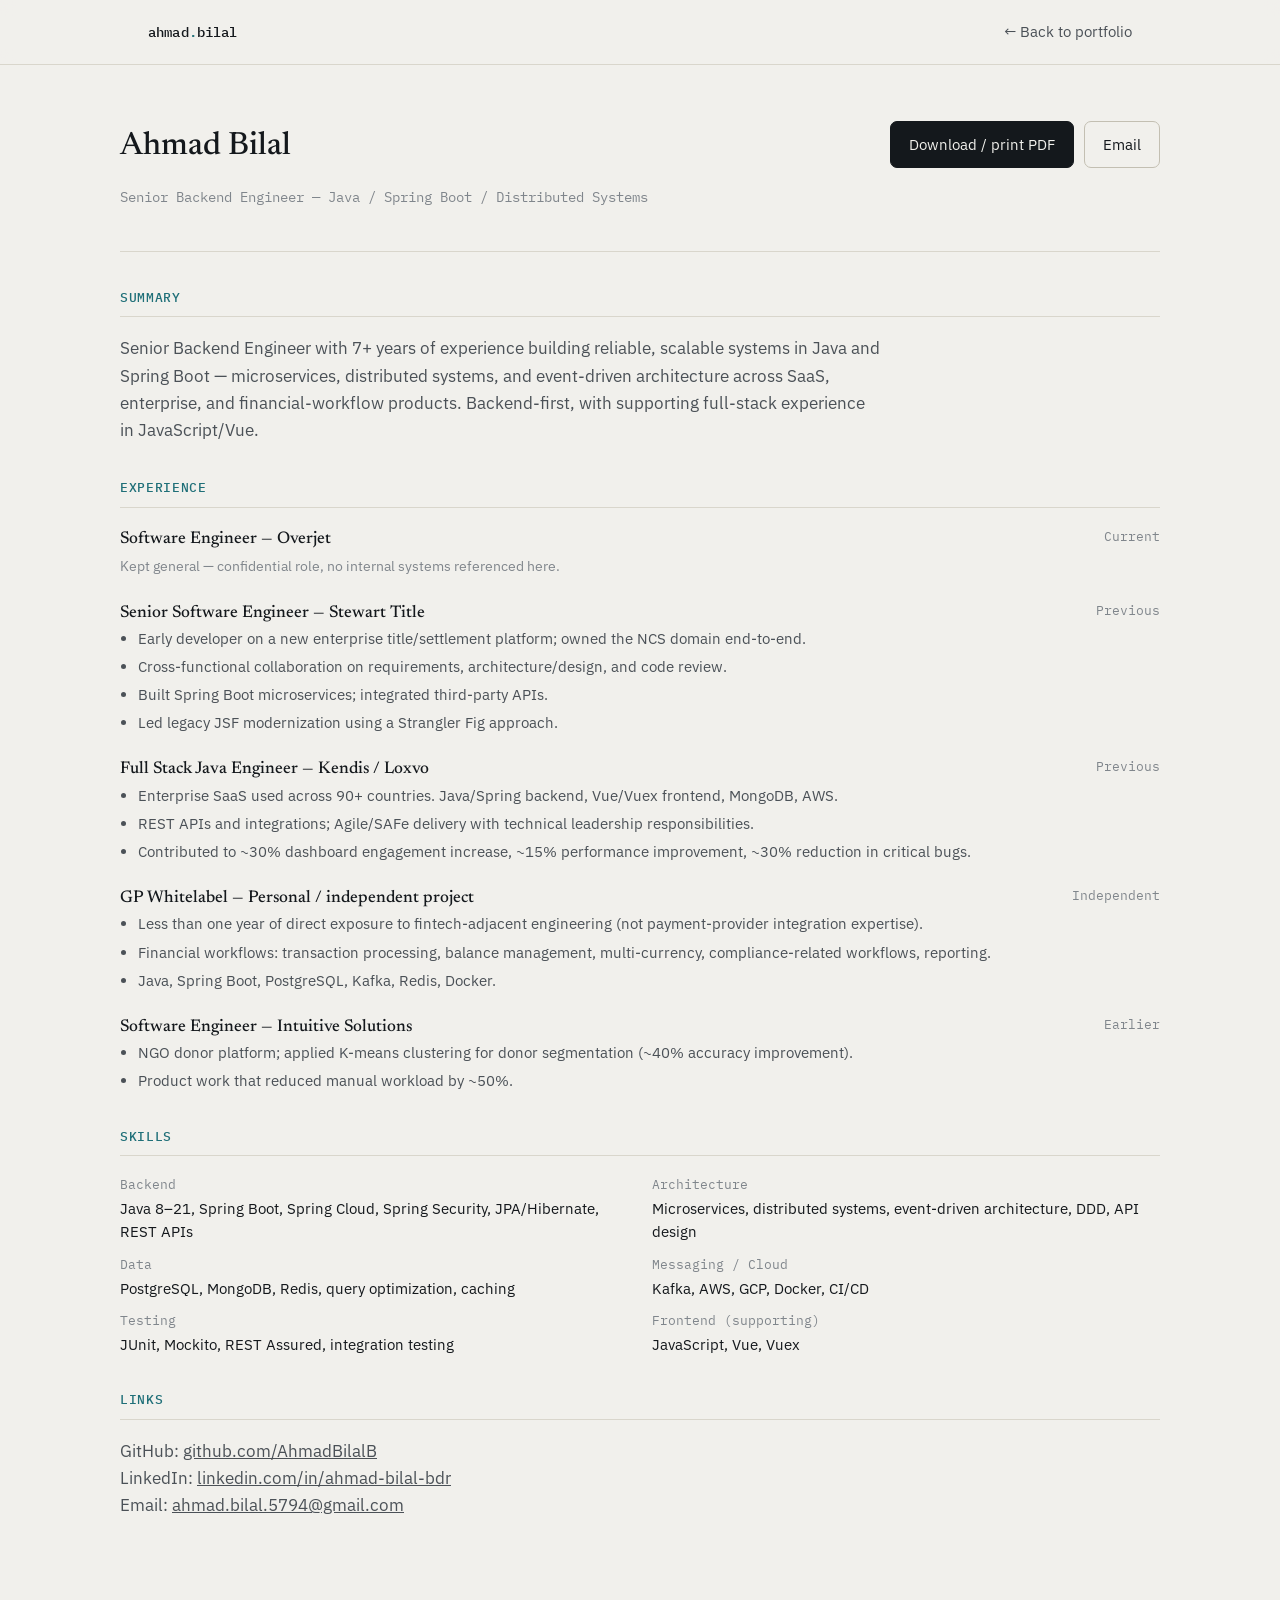
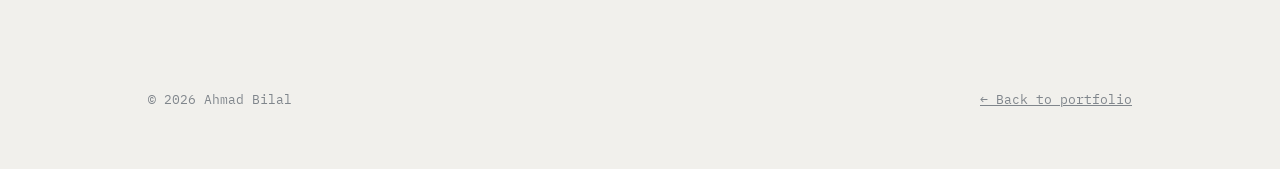
==== resume.html @ 17f0e44f "portfolio first commit" ====
<!DOCTYPE html>
<html lang="en">
<head>
<meta charset="UTF-8">
<meta name="viewport" content="width=device-width, initial-scale=1">
<title>Ahmad Bilal — Resume</title>
<meta name="description" content="Resume — Ahmad Bilal, Senior Backend Engineer specializing in Java, Spring Boot, and distributed systems.">
<link rel="preconnect" href="https://fonts.googleapis.com">
<link rel="preconnect" href="https://fonts.gstatic.com" crossorigin>
<link href="https://fonts.googleapis.com/css2?family=Newsreader:opsz,wght@6..72,400;6..72,500;6..72,600&family=IBM+Plex+Sans:wght@400;500;600&family=IBM+Plex+Mono:wght@400;500&display=swap" rel="stylesheet">
<link rel="stylesheet" href="styles.css">
<style>
  .resume-page { padding: 56px 0 100px; }
  .resume-head {
    display: flex;
    justify-content: space-between;
    align-items: flex-start;
    flex-wrap: wrap;
    gap: 20px;
    border-bottom: 1px solid var(--line);
    padding-bottom: 28px;
    margin-bottom: 36px;
  }
  .resume-head h1 { font-size: 32px; margin: 0 0 6px; }
  .resume-head .role { color: var(--ink-faint); font-family: var(--mono); font-size: 14px; }
  .resume-actions { display: flex; gap: 10px; }
  .r-section { margin-bottom: 34px; }
  .r-section h2 {
    font-family: var(--mono);
    font-size: 13px;
    text-transform: uppercase;
    letter-spacing: 0.05em;
    color: var(--accent);
    border-bottom: 1px solid var(--line);
    padding-bottom: 8px;
    margin: 0 0 18px;
  }
  .r-role { margin-bottom: 22px; }
  .r-role-head { display: flex; justify-content: space-between; gap: 12px; flex-wrap: wrap; }
  .r-role h3 { font-size: 17px; margin: 0; }
  .r-role .org { color: var(--ink-faint); font-size: 14px; margin: 2px 0 8px; }
  .r-role .when { font-family: var(--mono); font-size: 12.5px; color: var(--ink-faint); white-space: nowrap; }
  .r-role ul { margin: 0; padding-left: 18px; font-size: 14.5px; color: var(--ink-soft); }
  .r-role li + li { margin-top: 5px; }
  .r-skills { display: grid; grid-template-columns: repeat(2, 1fr); gap: 10px 24px; font-size: 14.5px; }
  .r-skills div span.k { color: var(--ink-faint); font-family: var(--mono); font-size: 12.5px; display: block; margin-bottom: 3px; }
  @media (max-width: 600px) { .r-skills { grid-template-columns: 1fr; } }

  @media print {
    .site-nav, .resume-actions, footer { display: none !important; }
    body { background: #fff; }
    a { color: inherit; text-decoration: none; }
  }
</style>
</head>
<body>

<nav class="site-nav" aria-label="Primary">
  <div class="wrap">
    <a class="nav-mark" href="index.html">ahmad<span>.</span>bilal</a>
    <ul class="nav-links" style="display:flex;position:static;height:auto;padding:0;border:none;">
      <li><a href="index.html">← Back to portfolio</a></li>
    </ul>
  </div>
</nav>

<div class="wrap resume-page">
  <div class="resume-head">
    <div>
      <h1>Ahmad Bilal</h1>
      <p class="role">Senior Backend Engineer — Java / Spring Boot / Distributed Systems</p>
    </div>
    <div class="resume-actions">
      <a class="btn btn-primary" href="javascript:window.print()">Download / print PDF</a>
      <a class="btn" href="mailto:ahmad.bilal.5794@gmail.com">Email</a>
    </div>
  </div>

  <div class="r-section">
    <h2>Summary</h2>
    <p class="prose">Senior Backend Engineer with 7+ years of experience building reliable, scalable systems in Java and Spring Boot — microservices, distributed systems, and event-driven architecture across SaaS, enterprise, and financial-workflow products. Backend-first, with supporting full-stack experience in JavaScript/Vue.</p>
  </div>

  <div class="r-section">
    <h2>Experience</h2>

    <div class="r-role">
      <div class="r-role-head">
        <h3>Software Engineer — Overjet</h3>
        <span class="when">Current</span>
      </div>
      <p class="org">Kept general — confidential role, no internal systems referenced here.</p>
    </div>

    <div class="r-role">
      <div class="r-role-head">
        <h3>Senior Software Engineer — Stewart Title</h3>
        <span class="when">Previous</span>
      </div>
      <ul>
        <li>Early developer on a new enterprise title/settlement platform; owned the NCS domain end-to-end.</li>
        <li>Cross-functional collaboration on requirements, architecture/design, and code review.</li>
        <li>Built Spring Boot microservices; integrated third-party APIs.</li>
        <li>Led legacy JSF modernization using a Strangler Fig approach.</li>
      </ul>
    </div>

    <div class="r-role">
      <div class="r-role-head">
        <h3>Full Stack Java Engineer — Kendis / Loxvo</h3>
        <span class="when">Previous</span>
      </div>
      <ul>
        <li>Enterprise SaaS used across 90+ countries. Java/Spring backend, Vue/Vuex frontend, MongoDB, AWS.</li>
        <li>REST APIs and integrations; Agile/SAFe delivery with technical leadership responsibilities.</li>
        <li>Contributed to ~30% dashboard engagement increase, ~15% performance improvement, ~30% reduction in critical bugs.</li>
      </ul>
    </div>

    <div class="r-role">
      <div class="r-role-head">
        <h3>GP Whitelabel — Personal / independent project</h3>
        <span class="when">Independent</span>
      </div>
      <ul>
        <li>Less than one year of direct exposure to fintech-adjacent engineering (not payment-provider integration expertise).</li>
        <li>Financial workflows: transaction processing, balance management, multi-currency, compliance-related workflows, reporting.</li>
        <li>Java, Spring Boot, PostgreSQL, Kafka, Redis, Docker.</li>
      </ul>
    </div>

    <div class="r-role">
      <div class="r-role-head">
        <h3>Software Engineer — Intuitive Solutions</h3>
        <span class="when">Earlier</span>
      </div>
      <ul>
        <li>NGO donor platform; applied K-means clustering for donor segmentation (~40% accuracy improvement).</li>
        <li>Product work that reduced manual workload by ~50%.</li>
      </ul>
    </div>
  </div>

  <div class="r-section">
    <h2>Skills</h2>
    <div class="r-skills">
      <div><span class="k">Backend</span>Java 8–21, Spring Boot, Spring Cloud, Spring Security, JPA/Hibernate, REST APIs</div>
      <div><span class="k">Architecture</span>Microservices, distributed systems, event-driven architecture, DDD, API design</div>
      <div><span class="k">Data</span>PostgreSQL, MongoDB, Redis, query optimization, caching</div>
      <div><span class="k">Messaging / Cloud</span>Kafka, AWS, GCP, Docker, CI/CD</div>
      <div><span class="k">Testing</span>JUnit, Mockito, REST Assured, integration testing</div>
      <div><span class="k">Frontend (supporting)</span>JavaScript, Vue, Vuex</div>
    </div>
  </div>

  <div class="r-section">
    <h2>Links</h2>
    <p class="prose">
      GitHub: <a href="https://github.com/AhmadBilalB" target="_blank" rel="noopener">github.com/AhmadBilalB</a><br>
      LinkedIn: <a href="https://www.linkedin.com/in/ahmad-bilal-bdr/" target="_blank" rel="noopener">linkedin.com/in/ahmad-bilal-bdr</a><br>
      Email: <a href="mailto:ahmad.bilal.5794@gmail.com">ahmad.bilal.5794@gmail.com</a>
    </p>
  </div>
</div>

<footer>
  <div class="wrap" style="display:flex;justify-content:space-between;width:100%;flex-wrap:wrap;gap:10px;">
    <span>© 2026 Ahmad Bilal</span>
    <a href="index.html">← Back to portfolio</a>
  </div>
</footer>

</body>
</html>
---- styles.css ----
/* ==========================================================================
   Ahmad Bilal — Engineering Portfolio
   Tokens
   ========================================================================== */
:root {
  --bg: #f1f0ec;
  --surface: #ffffff;
  --ink: #14181c;
  --ink-soft: #4b5157;
  --ink-faint: #80868c;
  --accent: #1f6f78;
  --accent-deep: #123f45;
  --line: #d9d6cc;
  --line-strong: #c3bfb2;

  --serif: "Newsreader", "Iowan Old Style", Georgia, serif;
  --sans: "IBM Plex Sans", -apple-system, BlinkMacSystemFont, "Segoe UI", sans-serif;
  --mono: "IBM Plex Mono", "SFMono-Regular", Consolas, monospace;

  --content-w: 760px;
  --wide-w: 1040px;
}

@media (prefers-color-scheme: dark) {
  :root:not([data-theme="light"]) {
    --bg: #14181c;
    --surface: #1b2025;
    --ink: #f1f0ec;
    --ink-soft: #c7c3ba;
    --ink-faint: #8a8f94;
    --accent: #5fb8bf;
    --accent-deep: #9fd8dc;
    --line: #2c3238;
    --line-strong: #3a4147;
  }
}
:root[data-theme="dark"] {
  --bg: #14181c;
  --surface: #1b2025;
  --ink: #f1f0ec;
  --ink-soft: #c7c3ba;
  --ink-faint: #8a8f94;
  --accent: #5fb8bf;
  --accent-deep: #9fd8dc;
  --line: #2c3238;
  --line-strong: #3a4147;
}

* { box-sizing: border-box; }
html {
  scroll-behavior: smooth;
  scroll-padding-top: 84px;
}
@media (prefers-reduced-motion: reduce) {
  html { scroll-behavior: auto; }
  * { animation-duration: 0.001ms !important; transition-duration: 0.001ms !important; }
}

body {
  margin: 0;
  background: var(--bg);
  color: var(--ink);
  font-family: var(--sans);
  font-size: 17px;
  line-height: 1.6;
  -webkit-font-smoothing: antialiased;
}

a { color: inherit; }
:focus-visible {
  outline: 2px solid var(--accent);
  outline-offset: 3px;
}

.wrap {
  max-width: var(--wide-w);
  margin: 0 auto;
  padding: 0 28px;
}
.prose {
  max-width: var(--content-w);
}

/* ---------- Nav ---------- */
.site-nav {
  position: sticky;
  top: 0;
  z-index: 50;
  background: color-mix(in srgb, var(--bg) 88%, transparent);
  backdrop-filter: blur(8px);
  border-bottom: 1px solid var(--line);
}
.site-nav .wrap {
  display: flex;
  align-items: center;
  justify-content: space-between;
  height: 64px;
}
.nav-mark {
  font-family: var(--mono);
  font-size: 14px;
  letter-spacing: 0.01em;
  text-decoration: none;
  color: var(--ink);
  font-weight: 500;
}
.nav-mark span { color: var(--accent); }

.nav-links {
  display: flex;
  gap: 26px;
  list-style: none;
  margin: 0;
  padding: 0;
}
.nav-links a {
  text-decoration: none;
  font-size: 14.5px;
  color: var(--ink-soft);
  border-bottom: 1px solid transparent;
  padding-bottom: 3px;
  transition: color .15s ease, border-color .15s ease;
}
.nav-links a:hover,
.nav-links a.is-active {
  color: var(--ink);
  border-color: var(--accent);
}
.nav-toggle {
  display: none;
  background: none;
  border: 1px solid var(--line-strong);
  border-radius: 6px;
  width: 40px;
  height: 36px;
  color: var(--ink);
  font-family: var(--mono);
  cursor: pointer;
}

@media (max-width: 820px) {
  .nav-links {
    position: fixed;
    inset: 64px 0 0 0;
    background: var(--bg);
    flex-direction: column;
    padding: 24px 28px;
    gap: 0;
    display: none;
    border-top: 1px solid var(--line);
    height: calc(100vh - 64px);
    overflow-y: auto;
  }
  .nav-links.is-open { display: flex; }
  .nav-links a {
    padding: 14px 0;
    border-bottom: 1px solid var(--line);
    width: 100%;
  }
  .nav-toggle { display: block; }
}

/* ---------- Section scaffolding ---------- */
section {
  padding: 96px 0;
  border-bottom: 1px solid var(--line);
}
section:last-of-type { border-bottom: none; }

.section-head {
  display: flex;
  align-items: baseline;
  gap: 14px;
  margin-bottom: 40px;
}
.section-index {
  font-family: var(--mono);
  font-size: 13px;
  color: var(--accent);
}
.section-title {
  font-family: var(--serif);
  font-size: 30px;
  font-weight: 500;
  margin: 0;
  letter-spacing: -0.01em;
}
.section-kicker {
  font-family: var(--sans);
  color: var(--ink-faint);
  font-size: 15.5px;
  max-width: var(--content-w);
  margin: -24px 0 40px;
}

h1, h2, h3 { font-family: var(--serif); font-weight: 500; }
p { color: var(--ink-soft); }
.prose p + p { margin-top: 1em; }

/* ---------- Hero ---------- */
.hero {
  padding-top: 76px;
  border-bottom: 1px solid var(--line);
}
.hero .wrap {
  display: grid;
  grid-template-columns: 1.1fr 0.9fr;
  gap: 48px;
  align-items: center;
}
.eyebrow {
  font-family: var(--mono);
  font-size: 13.5px;
  color: var(--accent);
  margin: 0 0 18px;
}
.hero h1 {
  font-size: clamp(34px, 4.2vw, 52px);
  line-height: 1.12;
  margin: 0 0 22px;
  max-width: 15ch;
}
.hero-sub {
  font-size: 18px;
  max-width: 46ch;
  margin: 0 0 34px;
}
.hero-ctas {
  display: flex;
  flex-wrap: wrap;
  gap: 12px;
  margin-bottom: 28px;
}
.btn {
  font-family: var(--sans);
  font-size: 14.5px;
  text-decoration: none;
  padding: 11px 18px;
  border-radius: 7px;
  border: 1px solid var(--line-strong);
  color: var(--ink);
  transition: border-color .15s ease, background .15s ease;
}
.btn:hover { border-color: var(--accent); }
.btn-primary {
  background: var(--ink);
  color: var(--bg);
  border-color: var(--ink);
}
.btn-primary:hover { background: var(--accent-deep); border-color: var(--accent-deep); }

.hero-links {
  display: flex;
  gap: 18px;
  font-family: var(--mono);
  font-size: 13.5px;
}
.hero-links a { color: var(--ink-soft); text-decoration: none; }
.hero-links a:hover { color: var(--accent); }

.hero-diagram { width: 100%; height: auto; }
@media (max-width: 820px) {
  .hero .wrap { grid-template-columns: 1fr; }
  .hero-diagram { display: none; }
}

/* ---------- About ---------- */
.about-meta {
  margin-top: 40px;
  display: grid;
  grid-template-columns: repeat(3, 1fr);
  gap: 24px;
  border-top: 1px solid var(--line);
  padding-top: 28px;
}
.about-meta dt {
  font-family: var(--mono);
  font-size: 12.5px;
  color: var(--ink-faint);
  margin-bottom: 6px;
}
.about-meta dd { margin: 0; font-size: 15px; }
@media (max-width: 600px) {
  .about-meta { grid-template-columns: 1fr; }
}

/* ---------- Career timeline ---------- */
.timeline { list-style: none; margin: 0; padding: 0; }
.tl-item {
  display: grid;
  grid-template-columns: 160px 1fr;
  gap: 28px;
  padding: 32px 0;
  border-top: 1px solid var(--line);
}
.tl-item:first-child { border-top: none; }
.tl-when {
  font-family: var(--mono);
  font-size: 13px;
  color: var(--ink-faint);
  padding-top: 4px;
}
.tl-when .tag {
  display: inline-block;
  margin-top: 8px;
  font-size: 11.5px;
  color: var(--accent);
  border: 1px solid var(--accent);
  border-radius: 20px;
  padding: 2px 9px;
}
.tl-role { font-size: 20px; margin: 0 0 2px; }
.tl-org { color: var(--ink-faint); font-size: 14.5px; margin: 0 0 14px; }
.tl-item ul { margin: 0; padding-left: 20px; color: var(--ink-soft); font-size: 15px; }
.tl-item li + li { margin-top: 6px; }
.tl-note {
  margin-top: 14px;
  font-size: 13.5px;
  color: var(--ink-faint);
  font-style: italic;
}
@media (max-width: 620px) {
  .tl-item { grid-template-columns: 1fr; gap: 10px; }
}

/* ---------- Case studies ---------- */
.case-list { display: flex; flex-direction: column; gap: 0; }
.case {
  padding: 36px 0;
  border-top: 1px solid var(--line);
  display: grid;
  grid-template-columns: 220px 1fr;
  gap: 32px;
}
.case:first-child { border-top: none; }
.case-tag {
  font-family: var(--mono);
  font-size: 12.5px;
  color: var(--accent);
  text-transform: uppercase;
  letter-spacing: 0.04em;
}
.case h3 { font-size: 21px; margin: 8px 0 12px; }
.case p { font-size: 15.5px; max-width: 62ch; }
.case-stack {
  margin-top: 14px;
  display: flex;
  flex-wrap: wrap;
  gap: 8px;
}
.chip {
  font-family: var(--mono);
  font-size: 12px;
  color: var(--ink-soft);
  border: 1px solid var(--line-strong);
  border-radius: 20px;
  padding: 3px 10px;
}
@media (max-width: 700px) {
  .case { grid-template-columns: 1fr; }
}

/* ---------- Projects ---------- */
.proj-grid {
  display: grid;
  grid-template-columns: repeat(2, 1fr);
  gap: 1px;
  background: var(--line);
  border: 1px solid var(--line);
}
.proj {
  background: var(--surface);
  padding: 28px;
}
.proj h3 { font-size: 18px; margin: 0 0 4px; }
.proj a.repo-link {
  font-family: var(--mono);
  font-size: 12.5px;
  color: var(--accent);
  text-decoration: none;
}
.proj p { font-size: 14.5px; margin: 10px 0 12px; }
.proj .case-stack { margin-top: 10px; }
@media (max-width: 700px) {
  .proj-grid { grid-template-columns: 1fr; }
}

/* ---------- Skills ---------- */
.skill-grid {
  display: grid;
  grid-template-columns: repeat(3, 1fr);
  gap: 32px 28px;
}
.skill-group h3 {
  font-family: var(--mono);
  font-weight: 500;
  font-size: 13px;
  color: var(--ink-faint);
  text-transform: uppercase;
  letter-spacing: 0.05em;
  margin: 0 0 12px;
}
.skill-group ul { list-style: none; margin: 0; padding: 0; font-size: 15px; }
.skill-group li {
  padding: 7px 0;
  border-top: 1px solid var(--line);
}
.skill-group li:first-child { border-top: none; }
@media (max-width: 700px) {
  .skill-grid { grid-template-columns: 1fr 1fr; }
}
@media (max-width: 480px) {
  .skill-grid { grid-template-columns: 1fr; }
}

/* ---------- Philosophy ---------- */
.principles {
  display: grid;
  grid-template-columns: 1fr 1fr;
  gap: 1px;
  background: var(--line);
  border: 1px solid var(--line);
}
.principle { background: var(--surface); padding: 30px; }
.principle h3 { font-size: 17.5px; margin: 0 0 10px; }
.principle p { font-size: 14.5px; margin: 0; }
@media (max-width: 700px) {
  .principles { grid-template-columns: 1fr; }
}

/* ---------- Writing ---------- */
.notes-list { list-style: none; margin: 0; padding: 0; }
.note-item {
  display: flex;
  justify-content: space-between;
  gap: 20px;
  padding: 18px 0;
  border-top: 1px solid var(--line);
  font-size: 15px;
}
.note-item:first-child { border-top: none; }
.note-status {
  font-family: var(--mono);
  font-size: 12px;
  color: var(--ink-faint);
  white-space: nowrap;
}

/* ---------- Resume CTA block ---------- */
.resume-cta {
  display: flex;
  align-items: center;
  justify-content: space-between;
  flex-wrap: wrap;
  gap: 20px;
  background: var(--surface);
  border: 1px solid var(--line);
  border-radius: 10px;
  padding: 28px 32px;
}
.resume-cta p { margin: 0; max-width: 48ch; }

/* ---------- Contact ---------- */
.contact-grid {
  display: grid;
  grid-template-columns: 1.1fr 0.9fr;
  gap: 48px;
}
.contact-list { list-style: none; margin: 24px 0 0; padding: 0; }
.contact-list li {
  display: flex;
  justify-content: space-between;
  padding: 14px 0;
  border-top: 1px solid var(--line);
  font-size: 15px;
}
.contact-list li:first-child { border-top: none; }
.contact-list a { text-decoration: none; color: var(--accent); }
.avail-list {
  list-style: none;
  margin: 24px 0 0;
  padding: 0;
  font-family: var(--mono);
  font-size: 13.5px;
}
.avail-list li {
  padding: 8px 0;
  border-top: 1px solid var(--line);
  color: var(--ink-soft);
}
.avail-list li:first-child { border-top: none; }
@media (max-width: 700px) {
  .contact-grid { grid-template-columns: 1fr; }
}

footer {
  padding: 36px 0 60px;
  font-family: var(--mono);
  font-size: 12.5px;
  color: var(--ink-faint);
  display: flex;
  justify-content: space-between;
  flex-wrap: wrap;
  gap: 10px;
}
footer a { color: var(--ink-faint); }
footer a:hover { color: var(--accent); }
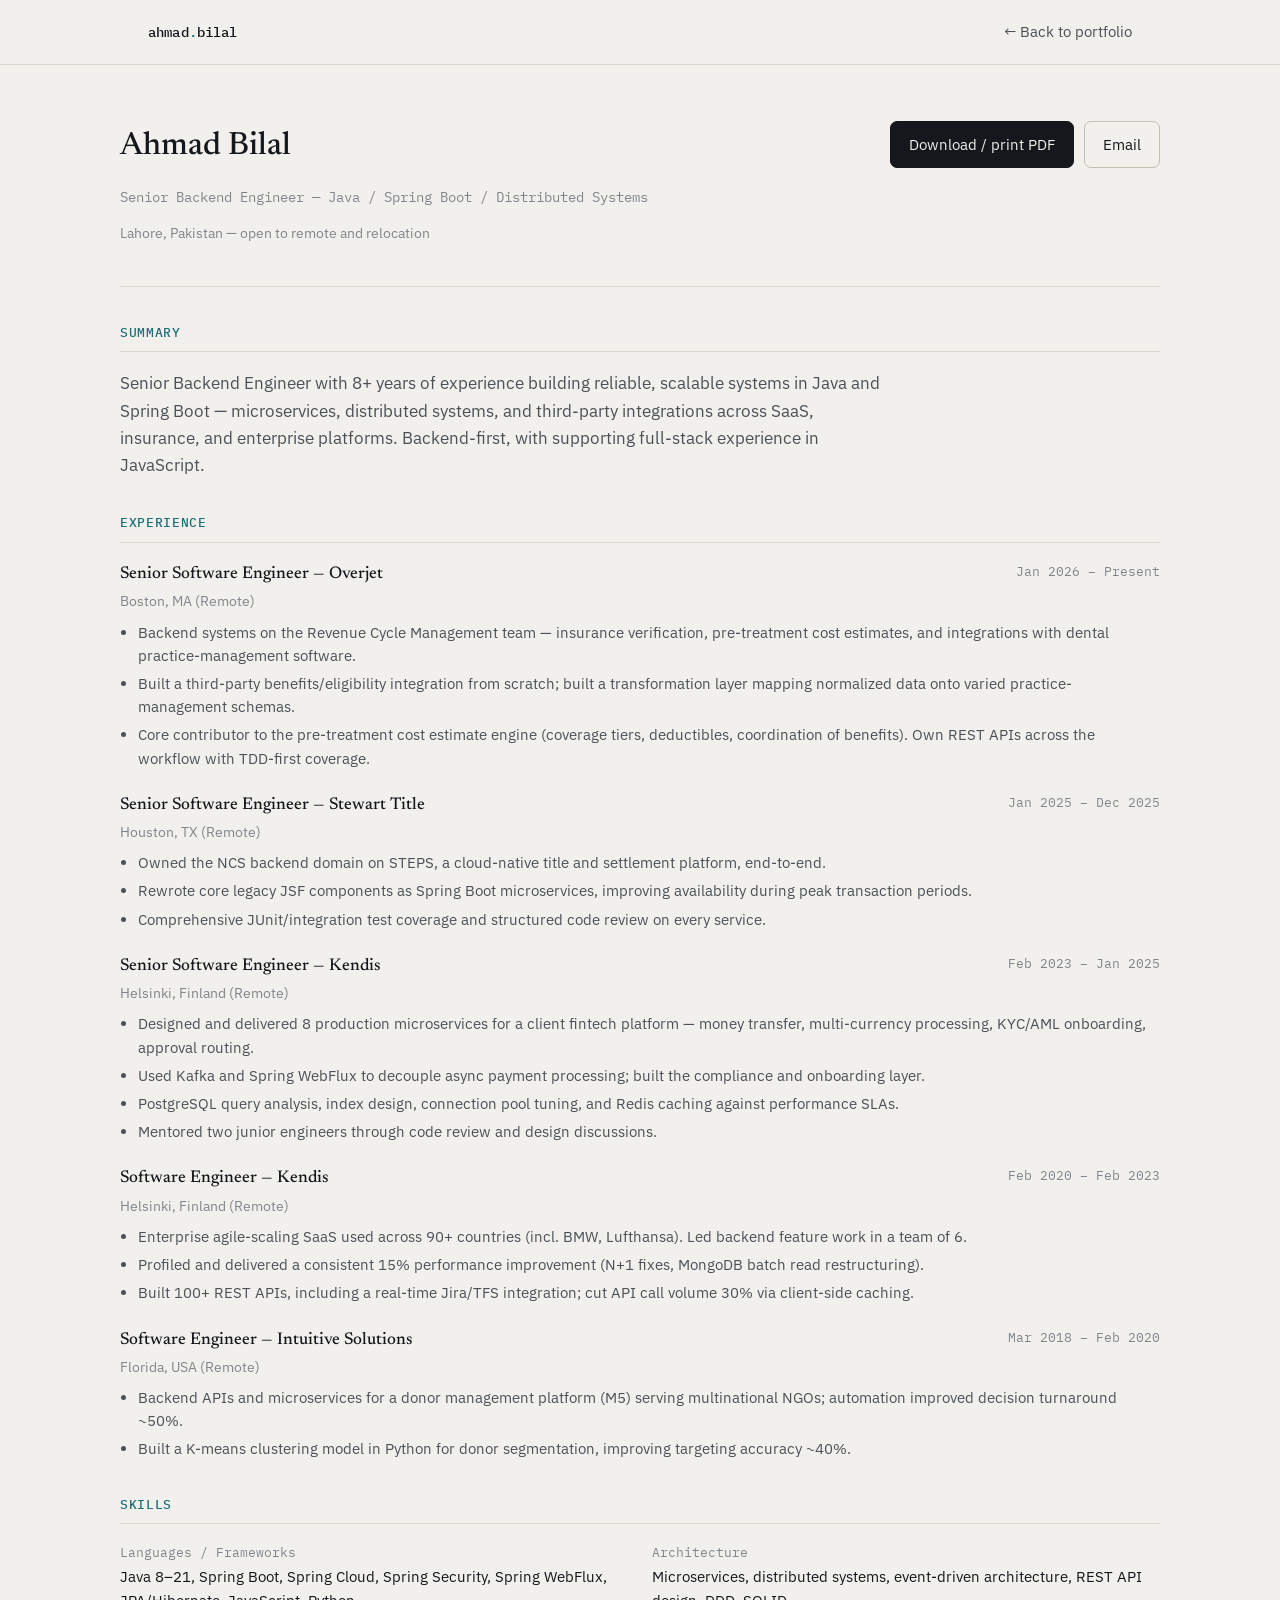
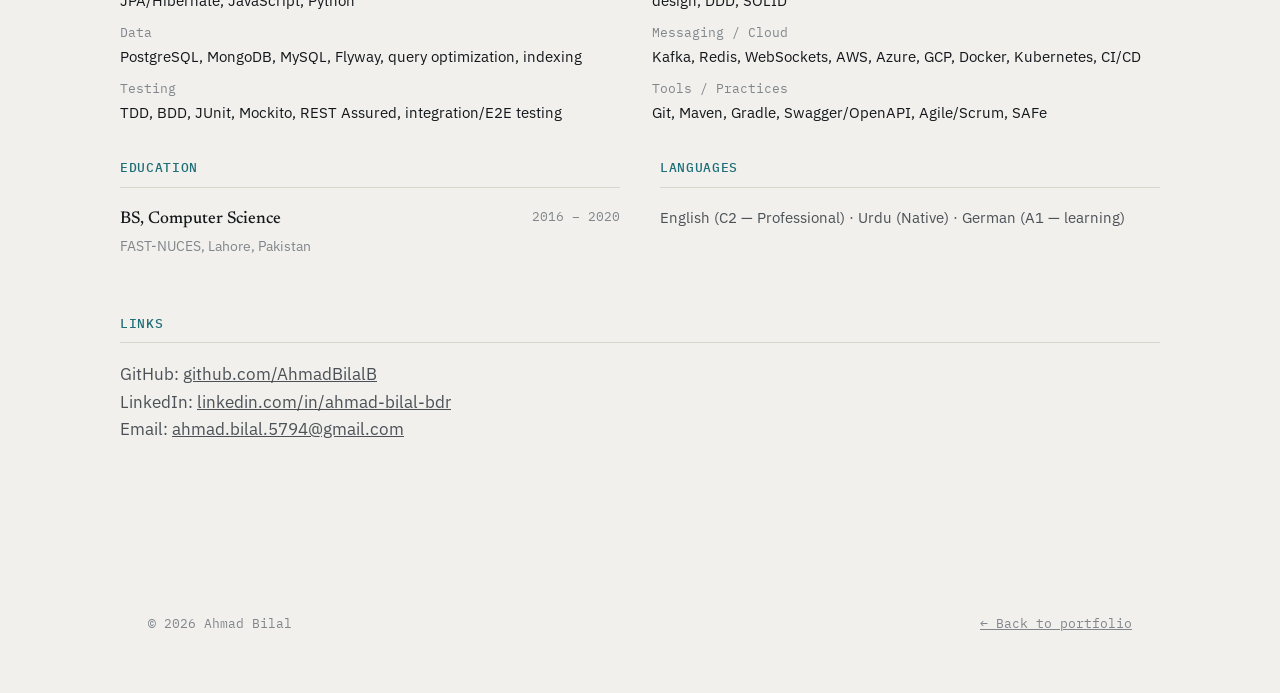
==== commit e03336da: "update a bit" ====
--- a/resume.html
+++ b/resume.html
@@ -23,6 +23,7 @@
   }
   .resume-head h1 { font-size: 32px; margin: 0 0 6px; }
   .resume-head .role { color: var(--ink-faint); font-family: var(--mono); font-size: 14px; }
+  .resume-head .loc { color: var(--ink-faint); font-size: 13.5px; margin-top: 6px; }
   .resume-actions { display: flex; gap: 10px; }
   .r-section { margin-bottom: 34px; }
   .r-section h2 {
@@ -44,7 +45,11 @@
   .r-role li + li { margin-top: 5px; }
   .r-skills { display: grid; grid-template-columns: repeat(2, 1fr); gap: 10px 24px; font-size: 14.5px; }
   .r-skills div span.k { color: var(--ink-faint); font-family: var(--mono); font-size: 12.5px; display: block; margin-bottom: 3px; }
-  @media (max-width: 600px) { .r-skills { grid-template-columns: 1fr; } }
+  .r-two-col { display: grid; grid-template-columns: 1fr 1fr; gap: 40px; }
+  @media (max-width: 600px) {
+    .r-skills { grid-template-columns: 1fr; }
+    .r-two-col { grid-template-columns: 1fr; gap: 34px; }
+  }
 
   @media print {
     .site-nav, .resume-actions, footer { display: none !important; }
@@ -69,6 +74,7 @@
     <div>
       <h1>Ahmad Bilal</h1>
       <p class="role">Senior Backend Engineer — Java / Spring Boot / Distributed Systems</p>
+      <p class="loc">Lahore, Pakistan — open to remote and relocation</p>
     </div>
     <div class="resume-actions">
       <a class="btn btn-primary" href="javascript:window.print()">Download / print PDF</a>
@@ -78,7 +84,7 @@
 
   <div class="r-section">
     <h2>Summary</h2>
-    <p class="prose">Senior Backend Engineer with 7+ years of experience building reliable, scalable systems in Java and Spring Boot — microservices, distributed systems, and event-driven architecture across SaaS, enterprise, and financial-workflow products. Backend-first, with supporting full-stack experience in JavaScript/Vue.</p>
+    <p class="prose">Senior Backend Engineer with 8+ years of experience building reliable, scalable systems in Java and Spring Boot — microservices, distributed systems, and third-party integrations across SaaS, insurance, and enterprise platforms. Backend-first, with supporting full-stack experience in JavaScript.</p>
   </div>
 
   <div class="r-section">
@@ -86,57 +92,66 @@
 
     <div class="r-role">
       <div class="r-role-head">
-        <h3>Software Engineer — Overjet</h3>
-        <span class="when">Current</span>
-      </div>
-      <p class="org">Kept general — confidential role, no internal systems referenced here.</p>
+        <h3>Senior Software Engineer — Overjet</h3>
+        <span class="when">Jan 2026 – Present</span>
+      </div>
+      <p class="org">Boston, MA (Remote)</p>
+      <ul>
+        <li>Backend systems on the Revenue Cycle Management team — insurance verification, pre-treatment cost estimates, and integrations with dental practice-management software.</li>
+        <li>Built a third-party benefits/eligibility integration from scratch; built a transformation layer mapping normalized data onto varied practice-management schemas.</li>
+        <li>Core contributor to the pre-treatment cost estimate engine (coverage tiers, deductibles, coordination of benefits). Own REST APIs across the workflow with TDD-first coverage.</li>
+      </ul>
     </div>
 
     <div class="r-role">
       <div class="r-role-head">
         <h3>Senior Software Engineer — Stewart Title</h3>
-        <span class="when">Previous</span>
-      </div>
-      <ul>
-        <li>Early developer on a new enterprise title/settlement platform; owned the NCS domain end-to-end.</li>
-        <li>Cross-functional collaboration on requirements, architecture/design, and code review.</li>
-        <li>Built Spring Boot microservices; integrated third-party APIs.</li>
-        <li>Led legacy JSF modernization using a Strangler Fig approach.</li>
-      </ul>
-    </div>
-
-    <div class="r-role">
-      <div class="r-role-head">
-        <h3>Full Stack Java Engineer — Kendis / Loxvo</h3>
-        <span class="when">Previous</span>
-      </div>
-      <ul>
-        <li>Enterprise SaaS used across 90+ countries. Java/Spring backend, Vue/Vuex frontend, MongoDB, AWS.</li>
-        <li>REST APIs and integrations; Agile/SAFe delivery with technical leadership responsibilities.</li>
-        <li>Contributed to ~30% dashboard engagement increase, ~15% performance improvement, ~30% reduction in critical bugs.</li>
-      </ul>
-    </div>
-
-    <div class="r-role">
-      <div class="r-role-head">
-        <h3>GP Whitelabel — Personal / independent project</h3>
-        <span class="when">Independent</span>
-      </div>
-      <ul>
-        <li>Less than one year of direct exposure to fintech-adjacent engineering (not payment-provider integration expertise).</li>
-        <li>Financial workflows: transaction processing, balance management, multi-currency, compliance-related workflows, reporting.</li>
-        <li>Java, Spring Boot, PostgreSQL, Kafka, Redis, Docker.</li>
+        <span class="when">Jan 2025 – Dec 2025</span>
+      </div>
+      <p class="org">Houston, TX (Remote)</p>
+      <ul>
+        <li>Owned the NCS backend domain on STEPS, a cloud-native title and settlement platform, end-to-end.</li>
+        <li>Rewrote core legacy JSF components as Spring Boot microservices, improving availability during peak transaction periods.</li>
+        <li>Comprehensive JUnit/integration test coverage and structured code review on every service.</li>
+      </ul>
+    </div>
+
+    <div class="r-role">
+      <div class="r-role-head">
+        <h3>Senior Software Engineer — Kendis</h3>
+        <span class="when">Feb 2023 – Jan 2025</span>
+      </div>
+      <p class="org">Helsinki, Finland (Remote)</p>
+      <ul>
+        <li>Designed and delivered 8 production microservices for a client fintech platform — money transfer, multi-currency processing, KYC/AML onboarding, approval routing.</li>
+        <li>Used Kafka and Spring WebFlux to decouple async payment processing; built the compliance and onboarding layer.</li>
+        <li>PostgreSQL query analysis, index design, connection pool tuning, and Redis caching against performance SLAs.</li>
+        <li>Mentored two junior engineers through code review and design discussions.</li>
+      </ul>
+    </div>
+
+    <div class="r-role">
+      <div class="r-role-head">
+        <h3>Software Engineer — Kendis</h3>
+        <span class="when">Feb 2020 – Feb 2023</span>
+      </div>
+      <p class="org">Helsinki, Finland (Remote)</p>
+      <ul>
+        <li>Enterprise agile-scaling SaaS used across 90+ countries (incl. BMW, Lufthansa). Led backend feature work in a team of 6.</li>
+        <li>Profiled and delivered a consistent 15% performance improvement (N+1 fixes, MongoDB batch read restructuring).</li>
+        <li>Built 100+ REST APIs, including a real-time Jira/TFS integration; cut API call volume 30% via client-side caching.</li>
       </ul>
     </div>
 
     <div class="r-role">
       <div class="r-role-head">
         <h3>Software Engineer — Intuitive Solutions</h3>
-        <span class="when">Earlier</span>
-      </div>
-      <ul>
-        <li>NGO donor platform; applied K-means clustering for donor segmentation (~40% accuracy improvement).</li>
-        <li>Product work that reduced manual workload by ~50%.</li>
+        <span class="when">Mar 2018 – Feb 2020</span>
+      </div>
+      <p class="org">Florida, USA (Remote)</p>
+      <ul>
+        <li>Backend APIs and microservices for a donor management platform (M5) serving multinational NGOs; automation improved decision turnaround ~50%.</li>
+        <li>Built a K-means clustering model in Python for donor segmentation, improving targeting accuracy ~40%.</li>
       </ul>
     </div>
   </div>
@@ -144,12 +159,30 @@
   <div class="r-section">
     <h2>Skills</h2>
     <div class="r-skills">
-      <div><span class="k">Backend</span>Java 8–21, Spring Boot, Spring Cloud, Spring Security, JPA/Hibernate, REST APIs</div>
-      <div><span class="k">Architecture</span>Microservices, distributed systems, event-driven architecture, DDD, API design</div>
-      <div><span class="k">Data</span>PostgreSQL, MongoDB, Redis, query optimization, caching</div>
-      <div><span class="k">Messaging / Cloud</span>Kafka, AWS, GCP, Docker, CI/CD</div>
-      <div><span class="k">Testing</span>JUnit, Mockito, REST Assured, integration testing</div>
-      <div><span class="k">Frontend (supporting)</span>JavaScript, Vue, Vuex</div>
+      <div><span class="k">Languages / Frameworks</span>Java 8–21, Spring Boot, Spring Cloud, Spring Security, Spring WebFlux, JPA/Hibernate, JavaScript, Python</div>
+      <div><span class="k">Architecture</span>Microservices, distributed systems, event-driven architecture, REST API design, DDD, SOLID</div>
+      <div><span class="k">Data</span>PostgreSQL, MongoDB, MySQL, Flyway, query optimization, indexing</div>
+      <div><span class="k">Messaging / Cloud</span>Kafka, Redis, WebSockets, AWS, Azure, GCP, Docker, Kubernetes, CI/CD</div>
+      <div><span class="k">Testing</span>TDD, BDD, JUnit, Mockito, REST Assured, integration/E2E testing</div>
+      <div><span class="k">Tools / Practices</span>Git, Maven, Gradle, Swagger/OpenAPI, Agile/Scrum, SAFe</div>
+    </div>
+  </div>
+
+  <div class="r-two-col">
+    <div class="r-section">
+      <h2>Education</h2>
+      <div class="r-role">
+        <div class="r-role-head">
+          <h3>BS, Computer Science</h3>
+          <span class="when">2016 – 2020</span>
+        </div>
+        <p class="org">FAST-NUCES, Lahore, Pakistan</p>
+      </div>
+    </div>
+
+    <div class="r-section">
+      <h2>Languages</h2>
+      <p class="prose" style="font-size:14.5px;">English (C2 — Professional) · Urdu (Native) · German (A1 — learning)</p>
     </div>
   </div>
 
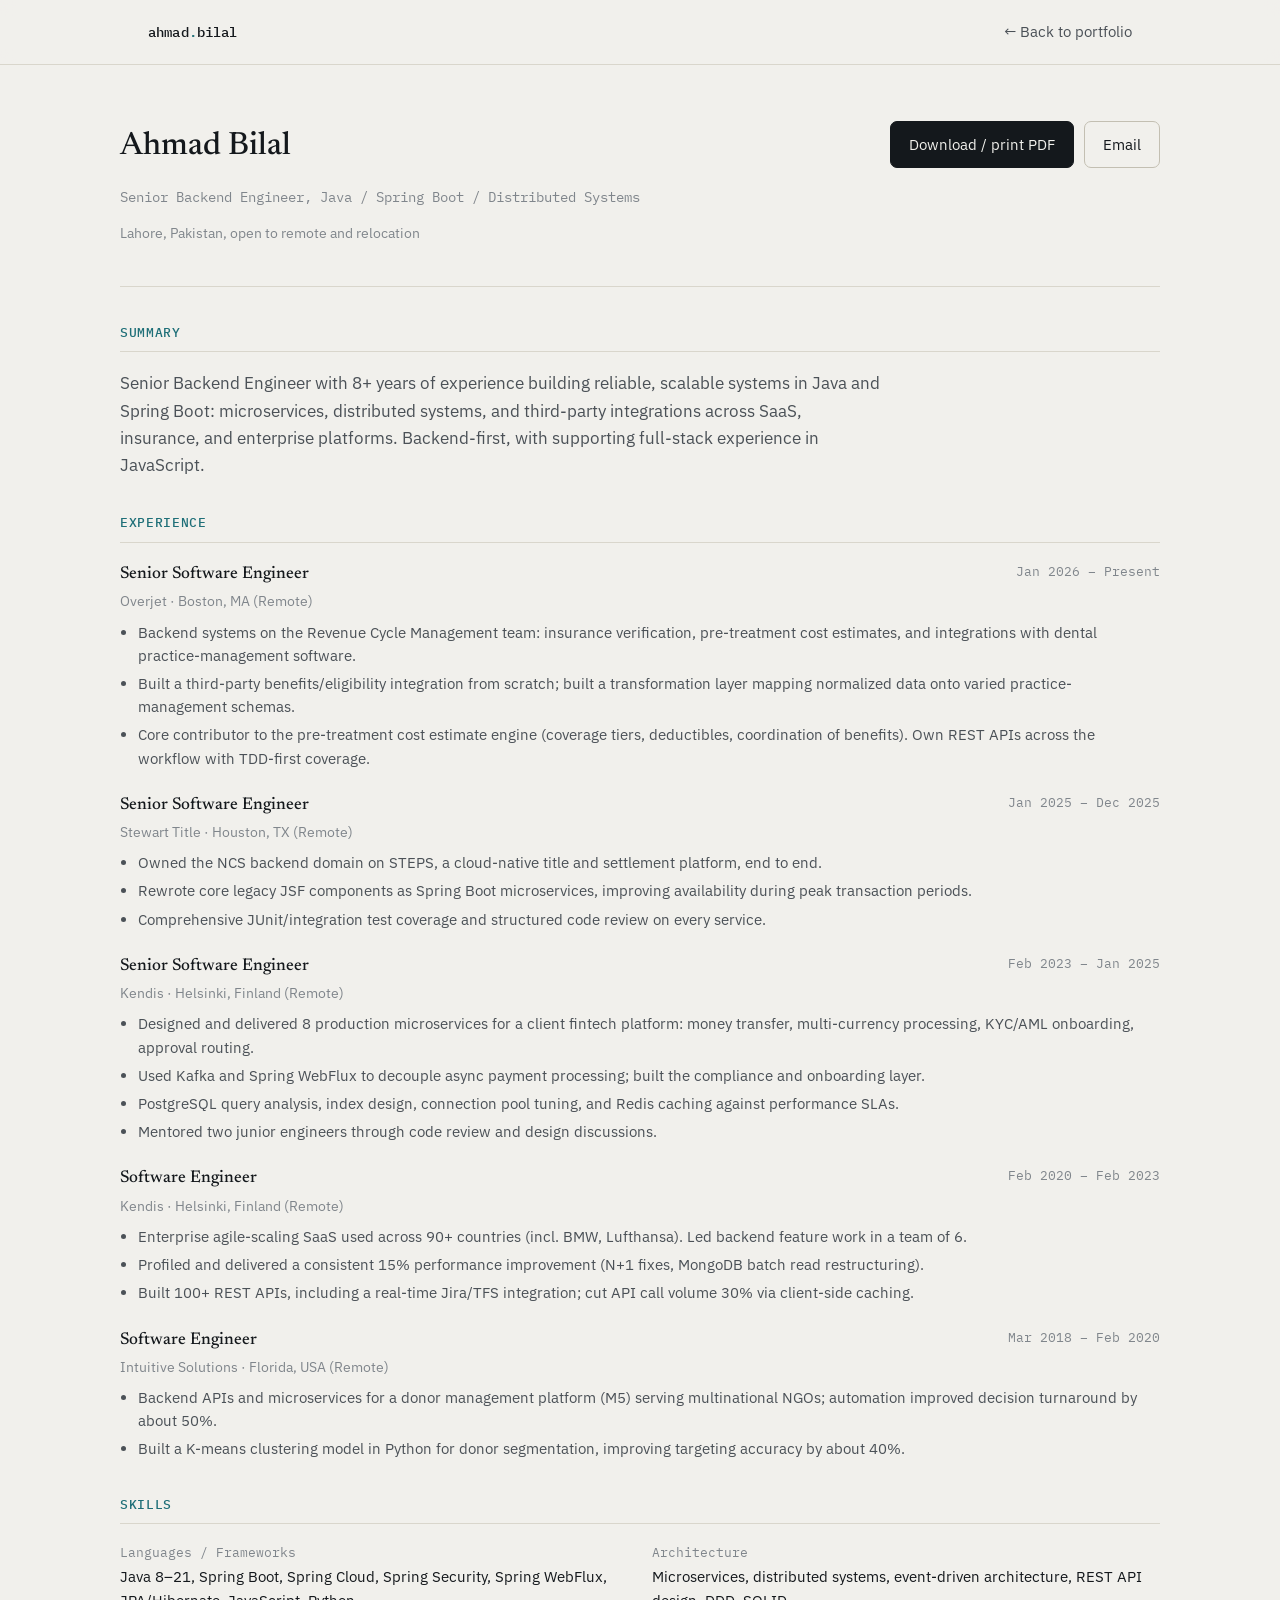
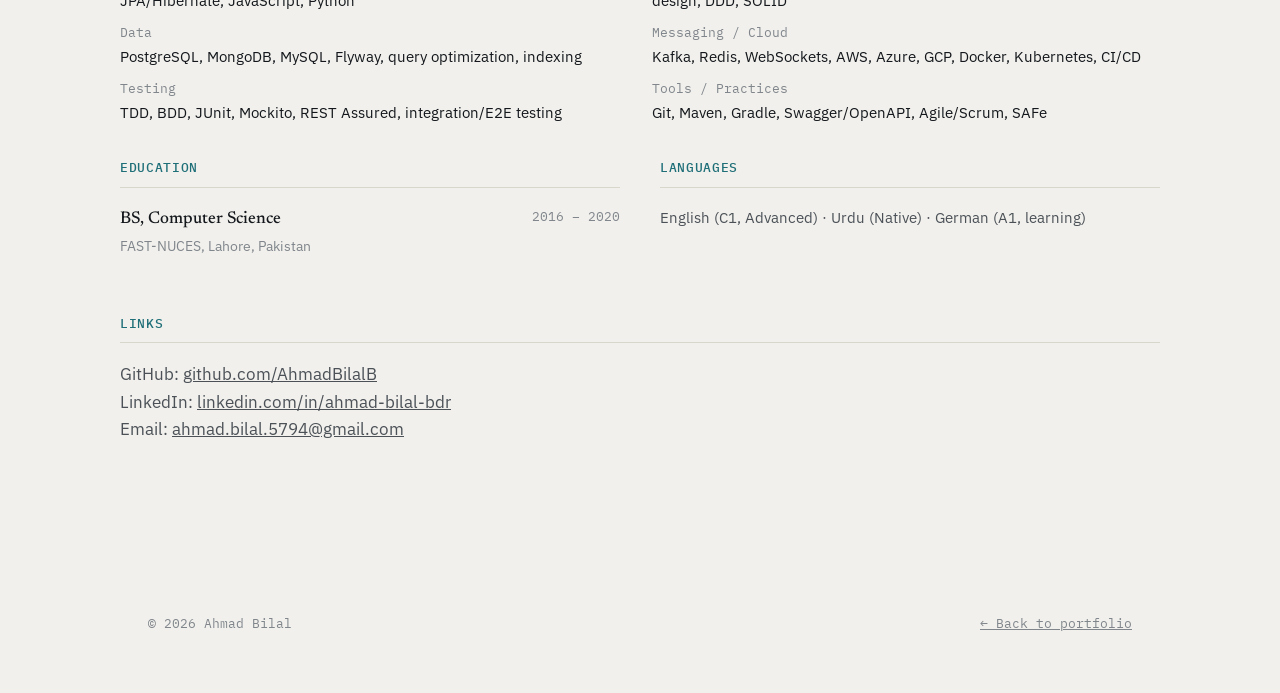
==== commit acfac346: "minor updates" ====
--- a/resume.html
+++ b/resume.html
@@ -3,8 +3,8 @@
 <head>
 <meta charset="UTF-8">
 <meta name="viewport" content="width=device-width, initial-scale=1">
-<title>Ahmad Bilal — Resume</title>
-<meta name="description" content="Resume — Ahmad Bilal, Senior Backend Engineer specializing in Java, Spring Boot, and distributed systems.">
+<title>Ahmad Bilal | Resume</title>
+<meta name="description" content="Resume: Ahmad Bilal, Senior Backend Engineer specializing in Java, Spring Boot, and distributed systems.">
 <link rel="preconnect" href="https://fonts.googleapis.com">
 <link rel="preconnect" href="https://fonts.gstatic.com" crossorigin>
 <link href="https://fonts.googleapis.com/css2?family=Newsreader:opsz,wght@6..72,400;6..72,500;6..72,600&family=IBM+Plex+Sans:wght@400;500;600&family=IBM+Plex+Mono:wght@400;500&display=swap" rel="stylesheet">
@@ -73,8 +73,8 @@
   <div class="resume-head">
     <div>
       <h1>Ahmad Bilal</h1>
-      <p class="role">Senior Backend Engineer — Java / Spring Boot / Distributed Systems</p>
-      <p class="loc">Lahore, Pakistan — open to remote and relocation</p>
+      <p class="role">Senior Backend Engineer, Java / Spring Boot / Distributed Systems</p>
+      <p class="loc">Lahore, Pakistan, open to remote and relocation</p>
     </div>
     <div class="resume-actions">
       <a class="btn btn-primary" href="javascript:window.print()">Download / print PDF</a>
@@ -84,7 +84,7 @@
 
   <div class="r-section">
     <h2>Summary</h2>
-    <p class="prose">Senior Backend Engineer with 8+ years of experience building reliable, scalable systems in Java and Spring Boot — microservices, distributed systems, and third-party integrations across SaaS, insurance, and enterprise platforms. Backend-first, with supporting full-stack experience in JavaScript.</p>
+    <p class="prose">Senior Backend Engineer with 8+ years of experience building reliable, scalable systems in Java and Spring Boot: microservices, distributed systems, and third-party integrations across SaaS, insurance, and enterprise platforms. Backend-first, with supporting full-stack experience in JavaScript.</p>
   </div>
 
   <div class="r-section">
@@ -92,12 +92,12 @@
 
     <div class="r-role">
       <div class="r-role-head">
-        <h3>Senior Software Engineer — Overjet</h3>
+        <h3>Senior Software Engineer</h3>
         <span class="when">Jan 2026 – Present</span>
       </div>
-      <p class="org">Boston, MA (Remote)</p>
-      <ul>
-        <li>Backend systems on the Revenue Cycle Management team — insurance verification, pre-treatment cost estimates, and integrations with dental practice-management software.</li>
+      <p class="org">Overjet · Boston, MA (Remote)</p>
+      <ul>
+        <li>Backend systems on the Revenue Cycle Management team: insurance verification, pre-treatment cost estimates, and integrations with dental practice-management software.</li>
         <li>Built a third-party benefits/eligibility integration from scratch; built a transformation layer mapping normalized data onto varied practice-management schemas.</li>
         <li>Core contributor to the pre-treatment cost estimate engine (coverage tiers, deductibles, coordination of benefits). Own REST APIs across the workflow with TDD-first coverage.</li>
       </ul>
@@ -105,12 +105,12 @@
 
     <div class="r-role">
       <div class="r-role-head">
-        <h3>Senior Software Engineer — Stewart Title</h3>
+        <h3>Senior Software Engineer</h3>
         <span class="when">Jan 2025 – Dec 2025</span>
       </div>
-      <p class="org">Houston, TX (Remote)</p>
-      <ul>
-        <li>Owned the NCS backend domain on STEPS, a cloud-native title and settlement platform, end-to-end.</li>
+      <p class="org">Stewart Title · Houston, TX (Remote)</p>
+      <ul>
+        <li>Owned the NCS backend domain on STEPS, a cloud-native title and settlement platform, end to end.</li>
         <li>Rewrote core legacy JSF components as Spring Boot microservices, improving availability during peak transaction periods.</li>
         <li>Comprehensive JUnit/integration test coverage and structured code review on every service.</li>
       </ul>
@@ -118,12 +118,12 @@
 
     <div class="r-role">
       <div class="r-role-head">
-        <h3>Senior Software Engineer — Kendis</h3>
+        <h3>Senior Software Engineer</h3>
         <span class="when">Feb 2023 – Jan 2025</span>
       </div>
-      <p class="org">Helsinki, Finland (Remote)</p>
-      <ul>
-        <li>Designed and delivered 8 production microservices for a client fintech platform — money transfer, multi-currency processing, KYC/AML onboarding, approval routing.</li>
+      <p class="org">Kendis · Helsinki, Finland (Remote)</p>
+      <ul>
+        <li>Designed and delivered 8 production microservices for a client fintech platform: money transfer, multi-currency processing, KYC/AML onboarding, approval routing.</li>
         <li>Used Kafka and Spring WebFlux to decouple async payment processing; built the compliance and onboarding layer.</li>
         <li>PostgreSQL query analysis, index design, connection pool tuning, and Redis caching against performance SLAs.</li>
         <li>Mentored two junior engineers through code review and design discussions.</li>
@@ -132,10 +132,10 @@
 
     <div class="r-role">
       <div class="r-role-head">
-        <h3>Software Engineer — Kendis</h3>
+        <h3>Software Engineer</h3>
         <span class="when">Feb 2020 – Feb 2023</span>
       </div>
-      <p class="org">Helsinki, Finland (Remote)</p>
+      <p class="org">Kendis · Helsinki, Finland (Remote)</p>
       <ul>
         <li>Enterprise agile-scaling SaaS used across 90+ countries (incl. BMW, Lufthansa). Led backend feature work in a team of 6.</li>
         <li>Profiled and delivered a consistent 15% performance improvement (N+1 fixes, MongoDB batch read restructuring).</li>
@@ -145,13 +145,13 @@
 
     <div class="r-role">
       <div class="r-role-head">
-        <h3>Software Engineer — Intuitive Solutions</h3>
+        <h3>Software Engineer</h3>
         <span class="when">Mar 2018 – Feb 2020</span>
       </div>
-      <p class="org">Florida, USA (Remote)</p>
-      <ul>
-        <li>Backend APIs and microservices for a donor management platform (M5) serving multinational NGOs; automation improved decision turnaround ~50%.</li>
-        <li>Built a K-means clustering model in Python for donor segmentation, improving targeting accuracy ~40%.</li>
+      <p class="org">Intuitive Solutions · Florida, USA (Remote)</p>
+      <ul>
+        <li>Backend APIs and microservices for a donor management platform (M5) serving multinational NGOs; automation improved decision turnaround by about 50%.</li>
+        <li>Built a K-means clustering model in Python for donor segmentation, improving targeting accuracy by about 40%.</li>
       </ul>
     </div>
   </div>
@@ -182,7 +182,7 @@
 
     <div class="r-section">
       <h2>Languages</h2>
-      <p class="prose" style="font-size:14.5px;">English (C2 — Professional) · Urdu (Native) · German (A1 — learning)</p>
+      <p class="prose" style="font-size:14.5px;">English (C1, Advanced) · Urdu (Native) · German (A1, learning)</p>
     </div>
   </div>
 
--- a/styles.css
+++ b/styles.css
@@ -361,6 +361,21 @@
 }
 
 /* ---------- Projects ---------- */
+.proj-subhead {
+  font-family: var(--mono);
+  font-size: 12.5px;
+  text-transform: uppercase;
+  letter-spacing: 0.05em;
+  color: var(--ink-faint);
+  margin: 44px 0 16px;
+}
+.proj-subhead:first-child { margin-top: 0; }
+.proj-context {
+  font-family: var(--mono);
+  font-size: 11.5px;
+  color: var(--ink-faint);
+  margin: 2px 0 10px;
+}
 .proj-grid {
   display: grid;
   grid-template-columns: repeat(2, 1fr);
@@ -493,6 +508,13 @@
   .contact-grid { grid-template-columns: 1fr; }
 }
 
+.r-note {
+  font-size: 12.5px;
+  color: var(--ink-faint);
+  font-style: italic;
+  margin: 4px 0 10px;
+}
+
 footer {
   padding: 36px 0 60px;
   font-family: var(--mono);
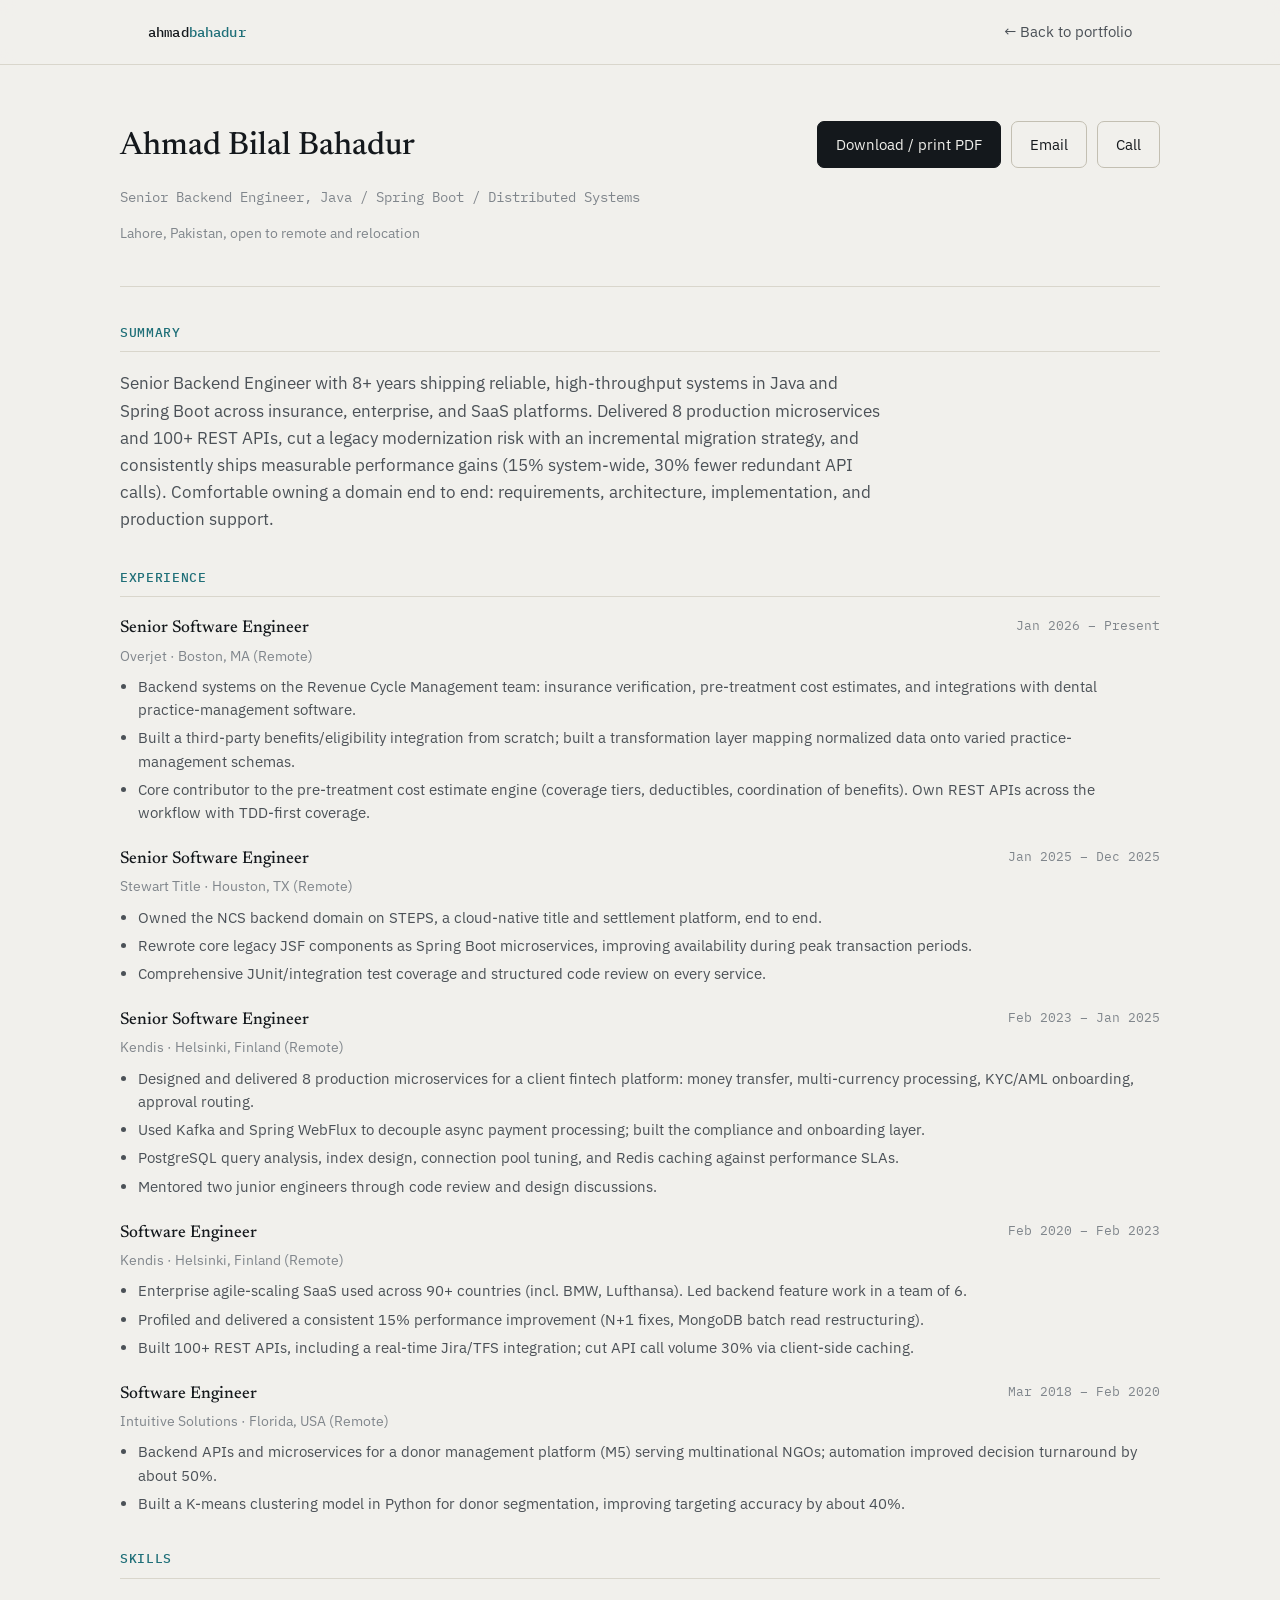
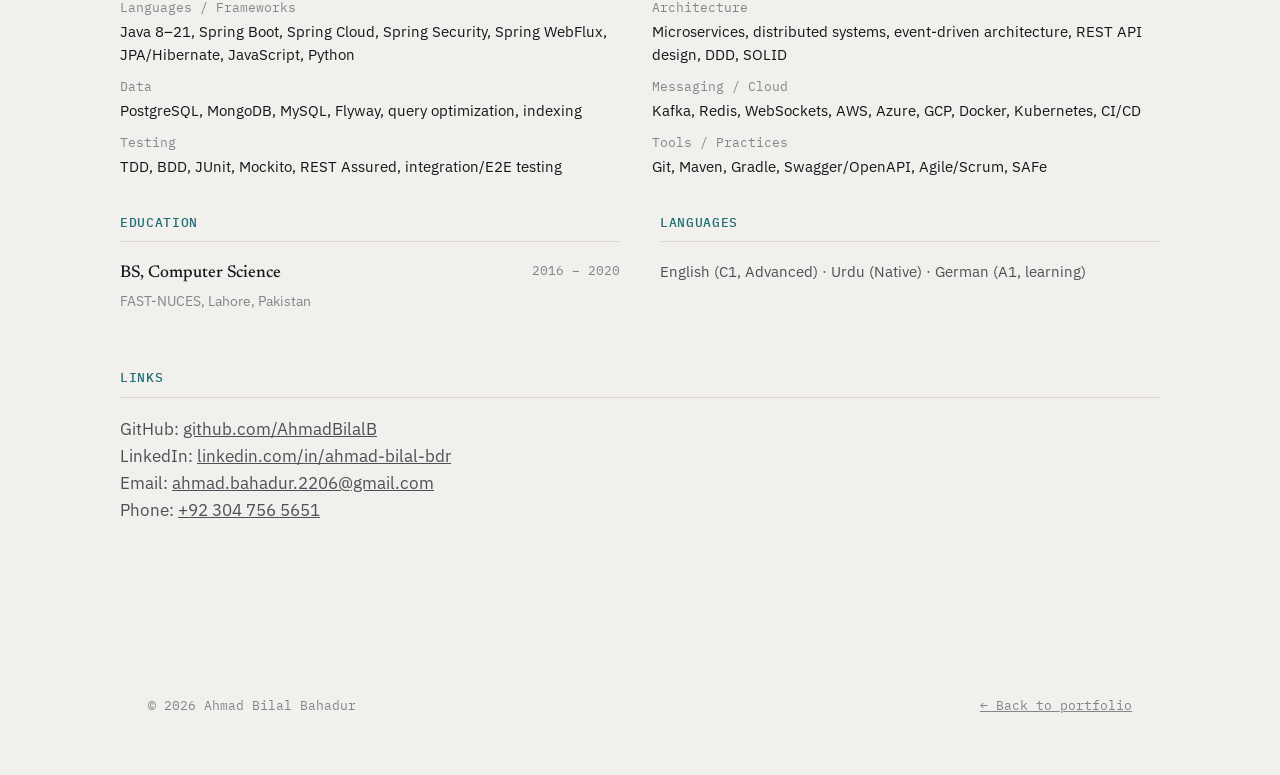
==== commit 27809c7f: "update the resume" ====
--- a/resume.html
+++ b/resume.html
@@ -3,8 +3,8 @@
 <head>
 <meta charset="UTF-8">
 <meta name="viewport" content="width=device-width, initial-scale=1">
-<title>Ahmad Bilal | Resume</title>
-<meta name="description" content="Resume: Ahmad Bilal, Senior Backend Engineer specializing in Java, Spring Boot, and distributed systems.">
+<title>Ahmad Bilal Bahadur | Resume</title>
+<meta name="description" content="Resume: Ahmad Bilal Bahadur, Senior Backend Engineer specializing in Java, Spring Boot, and distributed systems.">
 <link rel="preconnect" href="https://fonts.googleapis.com">
 <link rel="preconnect" href="https://fonts.gstatic.com" crossorigin>
 <link href="https://fonts.googleapis.com/css2?family=Newsreader:opsz,wght@6..72,400;6..72,500;6..72,600&family=IBM+Plex+Sans:wght@400;500;600&family=IBM+Plex+Mono:wght@400;500&display=swap" rel="stylesheet">
@@ -62,7 +62,7 @@
 
 <nav class="site-nav" aria-label="Primary">
   <div class="wrap">
-    <a class="nav-mark" href="index.html">ahmad<span>.</span>bilal</a>
+    <a class="nav-mark" href="index.html">ahmad<span>bahadur</span></a>
     <ul class="nav-links" style="display:flex;position:static;height:auto;padding:0;border:none;">
       <li><a href="index.html">← Back to portfolio</a></li>
     </ul>
@@ -72,19 +72,20 @@
 <div class="wrap resume-page">
   <div class="resume-head">
     <div>
-      <h1>Ahmad Bilal</h1>
+      <h1>Ahmad Bilal Bahadur</h1>
       <p class="role">Senior Backend Engineer, Java / Spring Boot / Distributed Systems</p>
       <p class="loc">Lahore, Pakistan, open to remote and relocation</p>
     </div>
     <div class="resume-actions">
       <a class="btn btn-primary" href="javascript:window.print()">Download / print PDF</a>
-      <a class="btn" href="mailto:ahmad.bilal.5794@gmail.com">Email</a>
+      <a class="btn" href="mailto:ahmad.bahadur.2206@gmail.com">Email</a>
+      <a class="btn" href="tel:+923047565651">Call</a>
     </div>
   </div>
 
   <div class="r-section">
     <h2>Summary</h2>
-    <p class="prose">Senior Backend Engineer with 8+ years of experience building reliable, scalable systems in Java and Spring Boot: microservices, distributed systems, and third-party integrations across SaaS, insurance, and enterprise platforms. Backend-first, with supporting full-stack experience in JavaScript.</p>
+    <p class="prose">Senior Backend Engineer with 8+ years shipping reliable, high-throughput systems in Java and Spring Boot across insurance, enterprise, and SaaS platforms. Delivered 8 production microservices and 100+ REST APIs, cut a legacy modernization risk with an incremental migration strategy, and consistently ships measurable performance gains (15% system-wide, 30% fewer redundant API calls). Comfortable owning a domain end to end: requirements, architecture, implementation, and production support.</p>
   </div>
 
   <div class="r-section">
@@ -191,14 +192,15 @@
     <p class="prose">
       GitHub: <a href="https://github.com/AhmadBilalB" target="_blank" rel="noopener">github.com/AhmadBilalB</a><br>
       LinkedIn: <a href="https://www.linkedin.com/in/ahmad-bilal-bdr/" target="_blank" rel="noopener">linkedin.com/in/ahmad-bilal-bdr</a><br>
-      Email: <a href="mailto:ahmad.bilal.5794@gmail.com">ahmad.bilal.5794@gmail.com</a>
+      Email: <a href="mailto:ahmad.bahadur.2206@gmail.com">ahmad.bahadur.2206@gmail.com</a><br>
+      Phone: <a href="tel:+923047565651">+92 304 756 5651</a>
     </p>
   </div>
 </div>
 
 <footer>
   <div class="wrap" style="display:flex;justify-content:space-between;width:100%;flex-wrap:wrap;gap:10px;">
-    <span>© 2026 Ahmad Bilal</span>
+    <span>© 2026 Ahmad Bilal Bahadur</span>
     <a href="index.html">← Back to portfolio</a>
   </div>
 </footer>
--- a/styles.css
+++ b/styles.css
@@ -515,6 +515,74 @@
   margin: 4px 0 10px;
 }
 
+/* ---------- Stats bar ---------- */
+.stats-bar {
+  border-bottom: 1px solid var(--line);
+  background: var(--surface);
+}
+.stats-bar .wrap {
+  display: grid;
+  grid-template-columns: repeat(4, 1fr);
+  gap: 1px;
+  background: var(--line);
+}
+.stat {
+  background: var(--surface);
+  padding: 26px 24px;
+  text-align: center;
+}
+.stat .num {
+  font-family: var(--mono);
+  font-size: 26px;
+  color: var(--accent);
+  display: block;
+  margin-bottom: 4px;
+}
+.stat .label {
+  font-size: 13px;
+  color: var(--ink-faint);
+}
+@media (max-width: 700px) {
+  .stats-bar .wrap { grid-template-columns: repeat(2, 1fr); }
+}
+
+/* ---------- About / interests ---------- */
+.interests-line {
+  margin-top: 18px;
+  font-size: 14.5px;
+  color: var(--ink-faint);
+}
+
+/* ---------- Contact form ---------- */
+.contact-form {
+  margin-top: 28px;
+  display: flex;
+  flex-direction: column;
+  gap: 14px;
+}
+.contact-form label {
+  font-family: var(--mono);
+  font-size: 12.5px;
+  color: var(--ink-faint);
+  display: block;
+  margin-bottom: 6px;
+}
+.contact-form input,
+.contact-form textarea {
+  width: 100%;
+  font-family: var(--sans);
+  font-size: 14.5px;
+  color: var(--ink);
+  background: var(--surface);
+  border: 1px solid var(--line-strong);
+  border-radius: 6px;
+  padding: 10px 12px;
+}
+.contact-form textarea { resize: vertical; min-height: 100px; }
+.contact-form button {
+  align-self: flex-start;
+}
+
 footer {
   padding: 36px 0 60px;
   font-family: var(--mono);
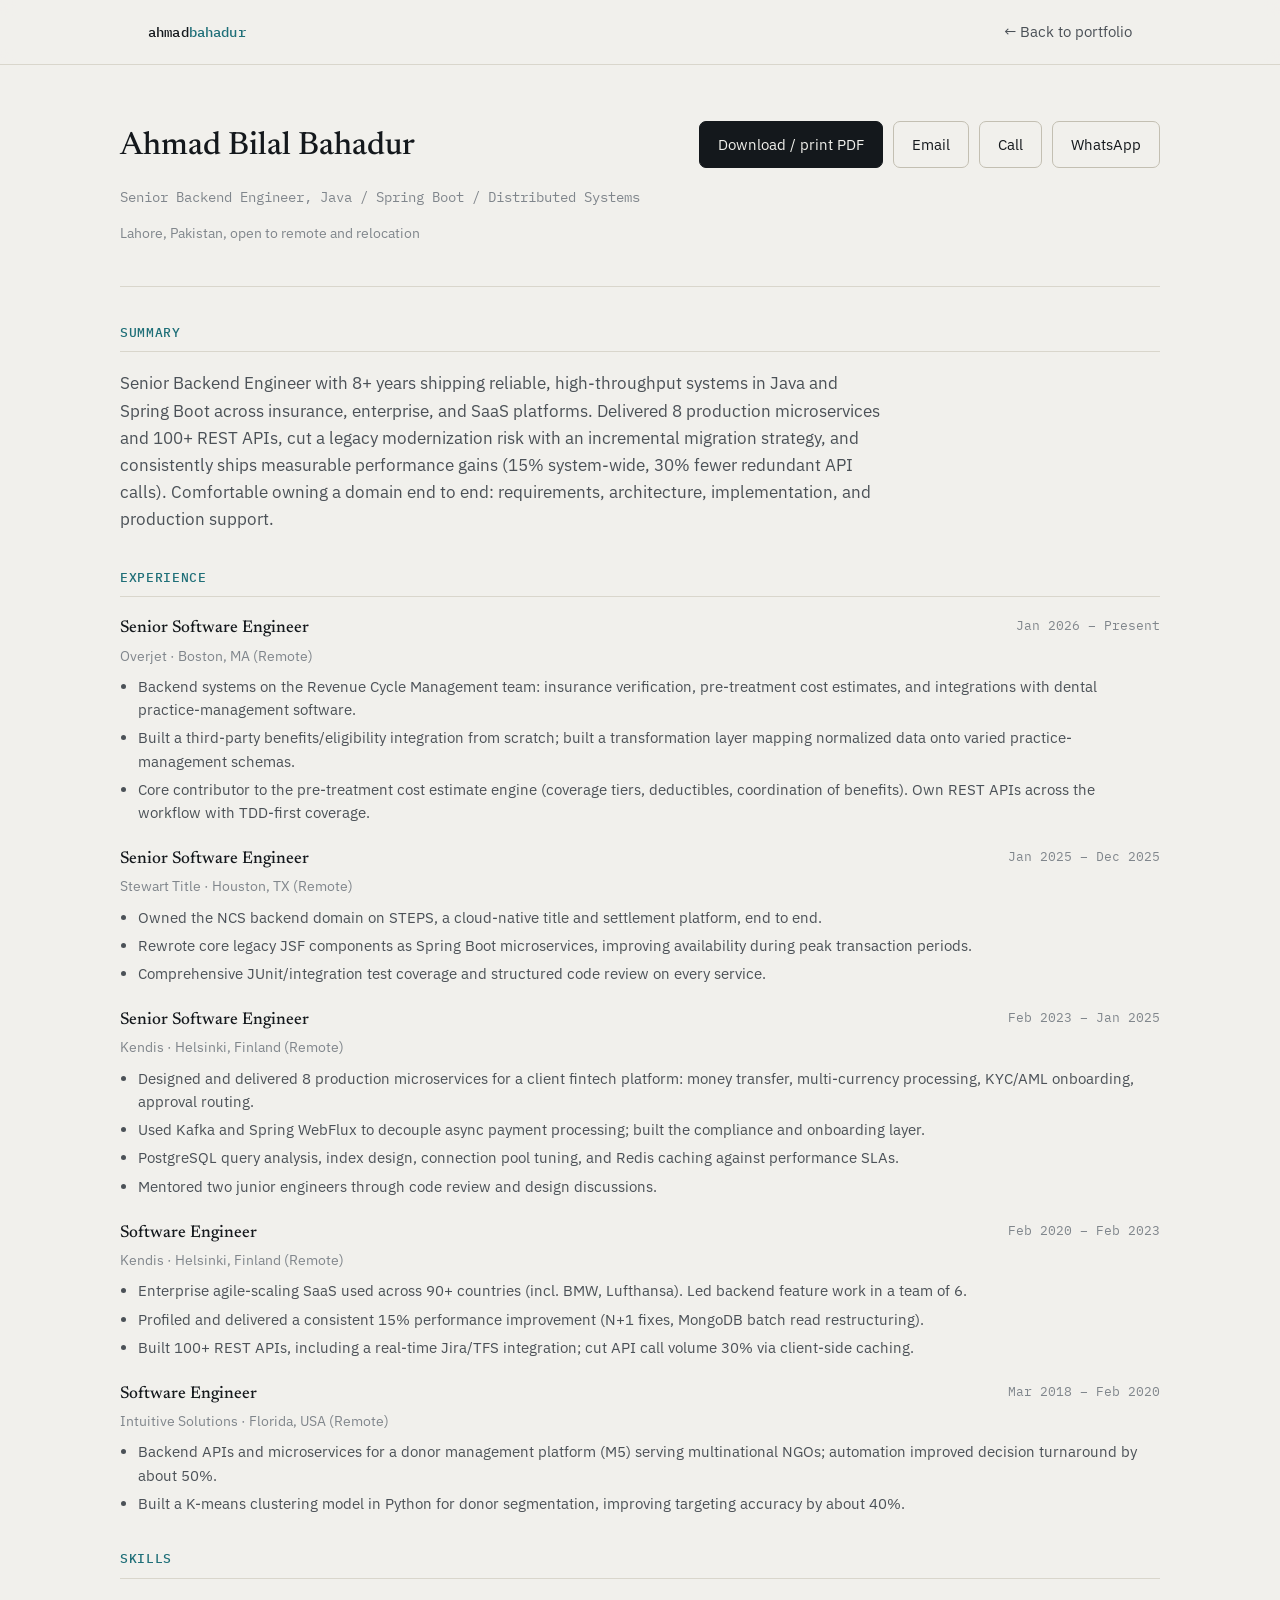
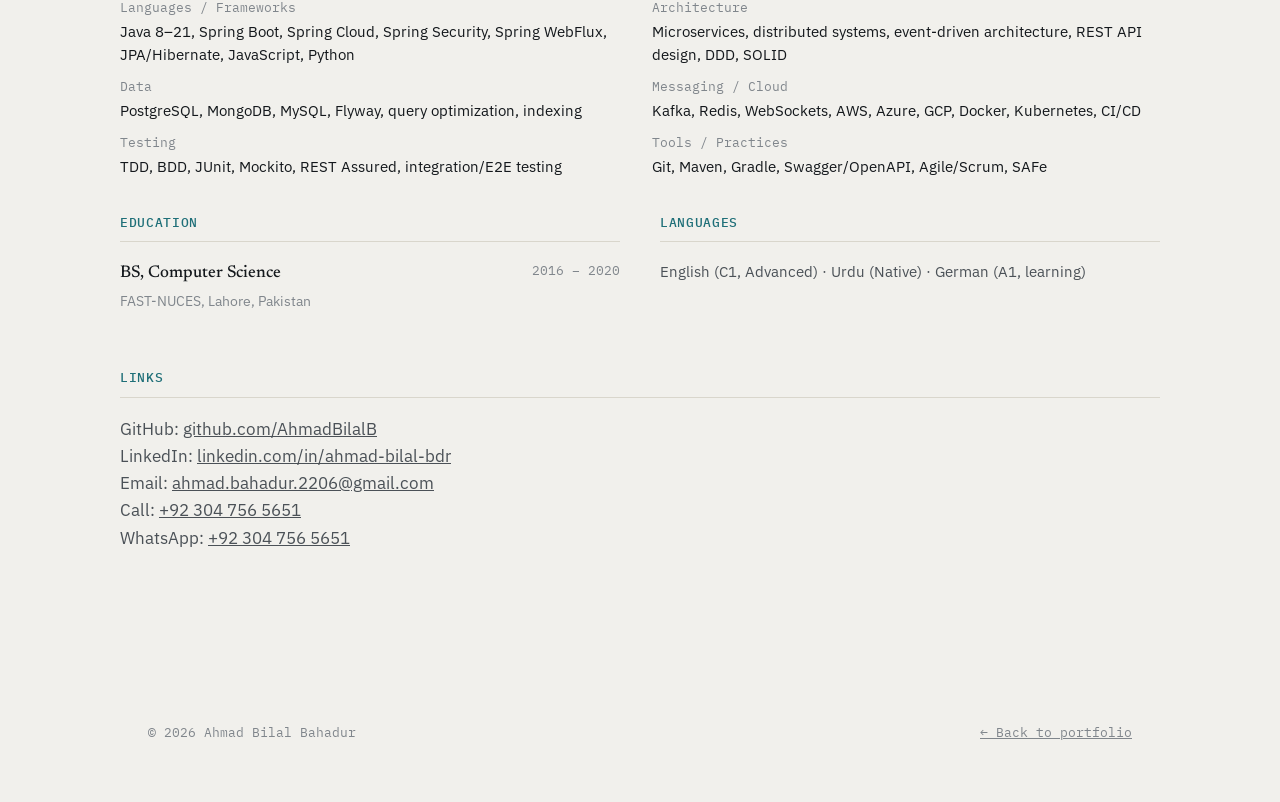
==== commit 4f303065: "update style" ====
--- a/resume.html
+++ b/resume.html
@@ -80,6 +80,7 @@
       <a class="btn btn-primary" href="javascript:window.print()">Download / print PDF</a>
       <a class="btn" href="mailto:ahmad.bahadur.2206@gmail.com">Email</a>
       <a class="btn" href="tel:+923047565651">Call</a>
+      <a class="btn" href="https://wa.me/923047565651" target="_blank" rel="noopener">WhatsApp</a>
     </div>
   </div>
 
@@ -193,7 +194,8 @@
       GitHub: <a href="https://github.com/AhmadBilalB" target="_blank" rel="noopener">github.com/AhmadBilalB</a><br>
       LinkedIn: <a href="https://www.linkedin.com/in/ahmad-bilal-bdr/" target="_blank" rel="noopener">linkedin.com/in/ahmad-bilal-bdr</a><br>
       Email: <a href="mailto:ahmad.bahadur.2206@gmail.com">ahmad.bahadur.2206@gmail.com</a><br>
-      Phone: <a href="tel:+923047565651">+92 304 756 5651</a>
+      Call: <a href="tel:+923047565651">+92 304 756 5651</a><br>
+      WhatsApp: <a href="https://wa.me/923047565651" target="_blank" rel="noopener">+92 304 756 5651</a>
     </p>
   </div>
 </div>
